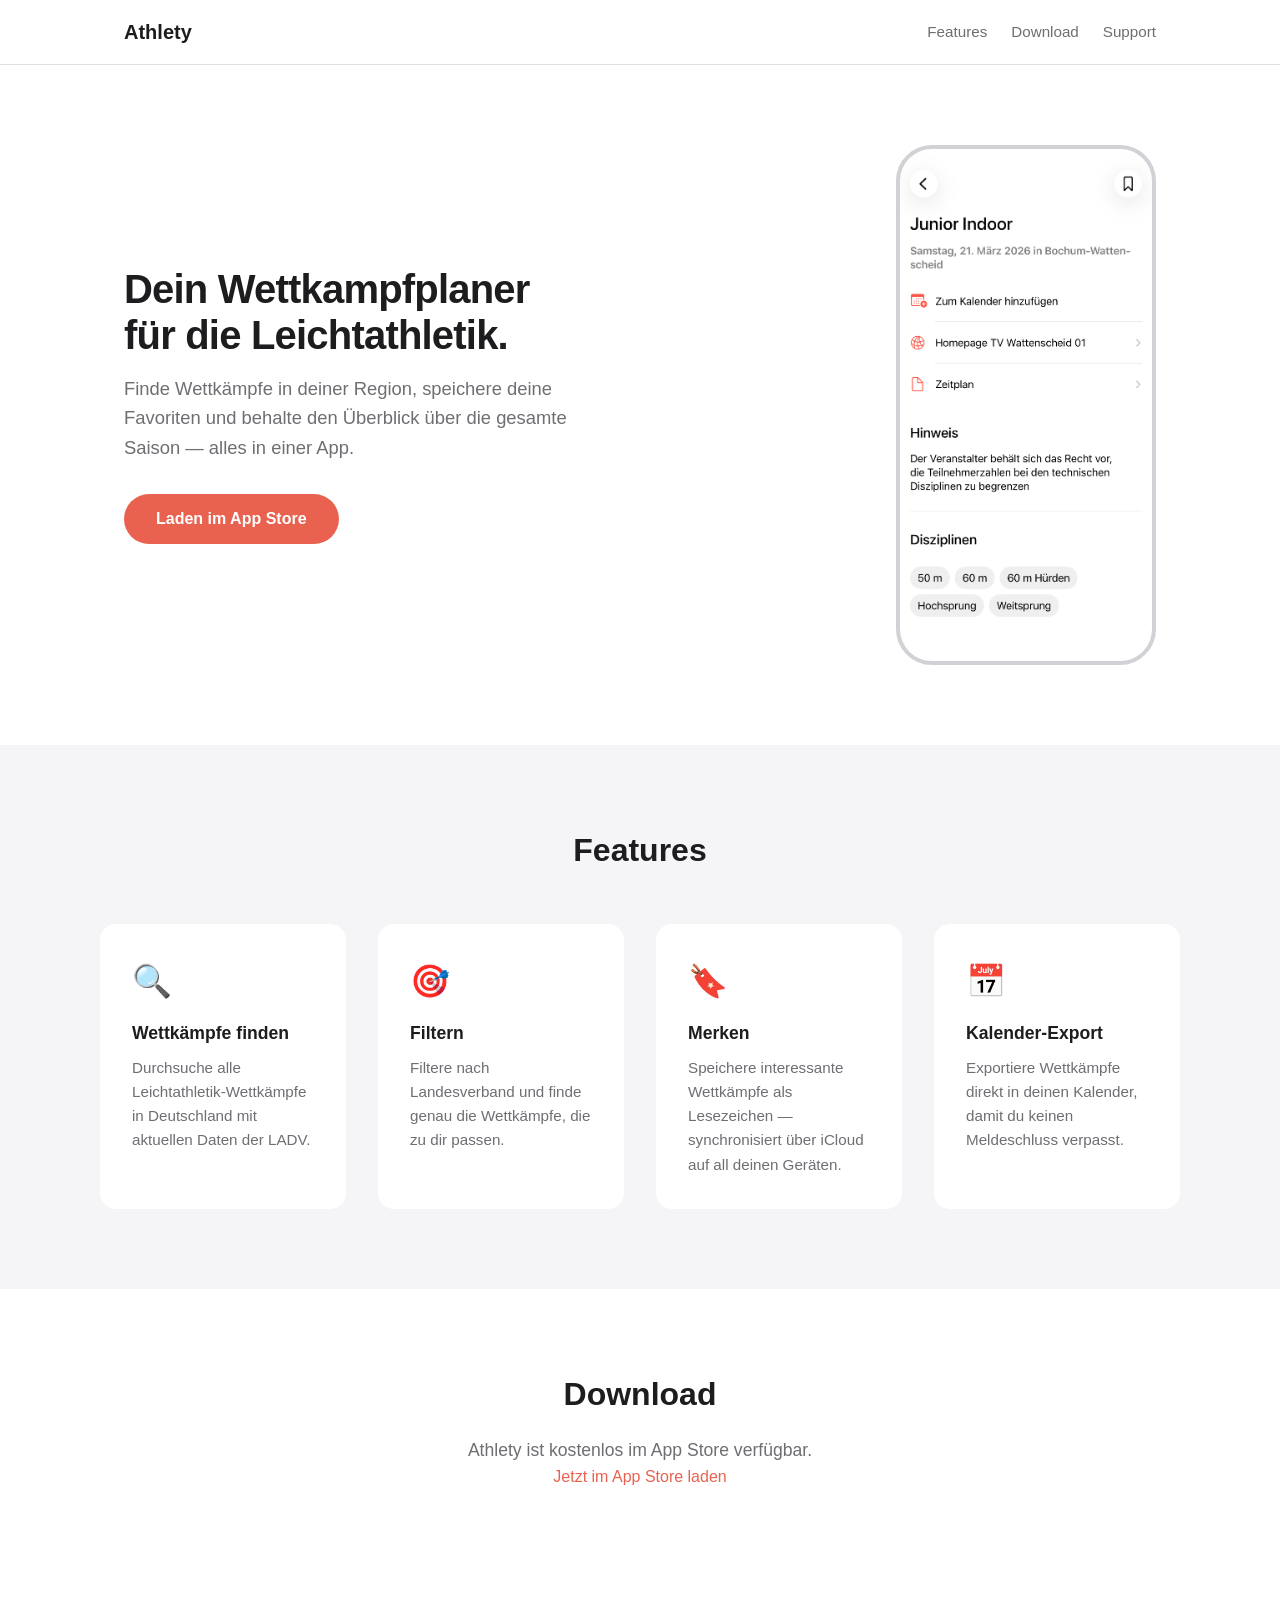
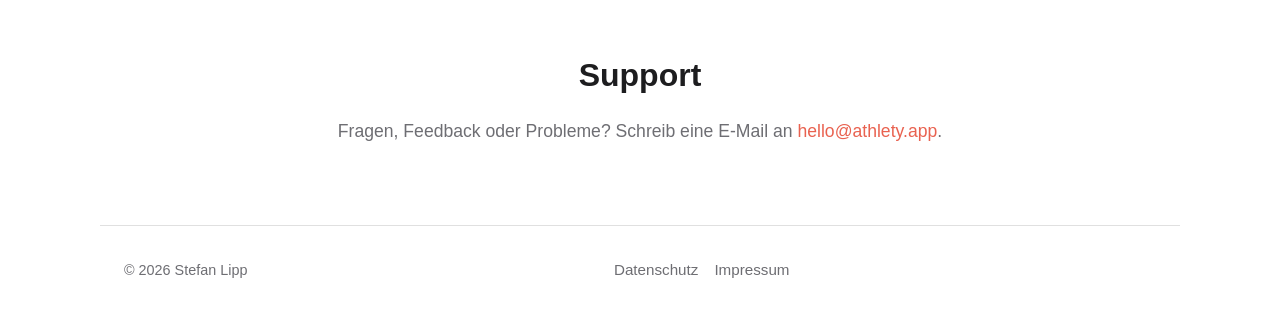
==== docs/index.html @ 1827e275 "Update the website with app store download info" ====
<!DOCTYPE html>
<html lang="de">
<head>
  <meta charset="UTF-8">
  <meta name="viewport" content="width=device-width, initial-scale=1.0">
  <title>Athlety - Leichtathletik-Wettkämpfe für iOS</title>
  <meta name="description" content="Athlety zeigt dir alle Leichtathletik-Wettkämpfe in Deutschland. Finde, filtere und speichere Wettkämpfe direkt auf deinem iPhone.">
  <link rel="stylesheet" href="style.css">
</head>
<body>
  <header>
    <nav>
      <span class="logo">Athlety</span>
      <a href="#features">Features</a>
      <a href="#download">Download</a>
      <a href="#support">Support</a>
    </nav>
  </header>

  <main>
    <section class="hero">
      <div class="hero-content">
        <h1>Dein Wettkampfplaner<br>für die Leichtathletik.</h1>
        <p class="subtitle">Finde Wettkämpfe in deiner Region, speichere deine Favoriten und behalte den Überblick über die gesamte Saison — alles in einer App.</p>
        <a href="https://apps.apple.com/app/id6761119486" class="cta-button">Laden im App Store</a>
      </div>
      <div class="hero-image">
        <div class="phone-mockup">
          <img src="screenshot.png" alt="Athlety App Screenshot" class="phone-screen-img">
        </div>
      </div>
    </section>

    <section id="features" class="features">
      <h2>Features</h2>
      <div class="feature-grid">
        <div class="feature-card">
          <span class="feature-icon">&#x1F50D;</span>
          <h3>Wettkämpfe finden</h3>
          <p>Durchsuche alle Leichtathletik-Wettkämpfe in Deutschland mit aktuellen Daten der LADV.</p>
        </div>
        <div class="feature-card">
          <span class="feature-icon">&#x1F3AF;</span>
          <h3>Filtern</h3>
          <p>Filtere nach Landesverband und finde genau die Wettkämpfe, die zu dir passen.</p>
        </div>
        <div class="feature-card">
          <span class="feature-icon">&#x1F516;</span>
          <h3>Merken</h3>
          <p>Speichere interessante Wettkämpfe als Lesezeichen — synchronisiert über iCloud auf all deinen Geräten.</p>
        </div>
        <div class="feature-card">
          <span class="feature-icon">&#x1F4C5;</span>
          <h3>Kalender-Export</h3>
          <p>Exportiere Wettkämpfe direkt in deinen Kalender, damit du keinen Meldeschluss verpasst.</p>
        </div>
      </div>
    </section>

    <section id="download" class="download">
      <h2>Download</h2>
      <p>Athlety ist kostenlos im App Store verfügbar.</p>
      <a href="https://apps.apple.com/app/id6761119486">Jetzt im App Store laden</a>
    </section>

    <section id="support" class="download">
      <h2>Support</h2>
      <p>Fragen, Feedback oder Probleme? Schreib eine E-Mail an <a href="mailto:hello@athlety.app">hello@athlety.app</a>.</p>
    </section>
  </main>

  <footer>
    <p>&copy; 2026 Stefan Lipp</p>
    <nav>
      <a href="privacy.html">Datenschutz</a>
      <a href="imprint.html">Impressum</a>
    </nav>
  </footer>
</body>
</html>
---- docs/style.css ----
*,
*::before,
*::after {
  margin: 0;
  padding: 0;
  box-sizing: border-box;
}

:root {
  --color-primary: #E96250;
  --color-bg: #ffffff;
  --color-text: #1d1d1f;
  --color-text-secondary: #6e6e73;
  --color-surface: #f5f5f7;
  --max-width: 1080px;
}

body {
  font-family: -apple-system, BlinkMacSystemFont, "Segoe UI", Roboto, Helvetica, Arial, sans-serif;
  color: var(--color-text);
  background: var(--color-bg);
  line-height: 1.6;
  min-height: 100vh;
  display: flex;
  flex-direction: column;
}

/* Nav */

header {
  position: sticky;
  top: 0;
  background: rgba(255, 255, 255, 0.85);
  backdrop-filter: blur(12px);
  -webkit-backdrop-filter: blur(12px);
  border-bottom: 1px solid #e0e0e0;
  z-index: 100;
}

nav {
  max-width: var(--max-width);
  margin: 0 auto;
  padding: 1rem 1.5rem;
  display: flex;
  align-items: center;
  gap: 1.5rem;
}

.logo {
  font-weight: 700;
  font-size: 1.25rem;
  margin-right: auto;
}

nav a {
  color: var(--color-text-secondary);
  text-decoration: none;
  font-size: 0.95rem;
}

nav a:hover {
  color: var(--color-text);
}

/* Hero */

.hero {
  max-width: var(--max-width);
  margin: 0 auto;
  padding: 5rem 1.5rem;
  display: flex;
  align-items: center;
  gap: 4rem;
}

.hero-content {
  flex: 1;
}

.hero h1 {
  font-size: 2.5rem;
  line-height: 1.15;
  letter-spacing: -0.02em;
  margin-bottom: 1rem;
}

.subtitle {
  font-size: 1.15rem;
  color: var(--color-text-secondary);
  margin-bottom: 2rem;
  max-width: 480px;
}

.cta-button {
  display: inline-block;
  background: var(--color-primary);
  color: #fff;
  padding: 0.75rem 2rem;
  border-radius: 999px;
  text-decoration: none;
  font-weight: 600;
  font-size: 1rem;
  transition: opacity 0.2s;
}

.cta-button:hover {
  opacity: 0.85;
}

.hero-image {
  flex: 0 0 auto;
}

.phone-mockup {
  width: 260px;
  height: 520px;
  background: var(--color-surface);
  border-radius: 36px;
  border: 4px solid #d1d1d6;
  display: flex;
  align-items: center;
  justify-content: center;
  overflow: hidden;
}

.phone-screen-img {
  width: 100%;
  height: 100%;
  object-fit: cover;
  border-radius: 32px;
}

/* Features */

.features {
  background: var(--color-surface);
  padding: 5rem 1.5rem;
}

.features h2 {
  text-align: center;
  font-size: 2rem;
  margin-bottom: 3rem;
}

.feature-grid {
  max-width: var(--max-width);
  margin: 0 auto;
  display: grid;
  grid-template-columns: repeat(auto-fit, minmax(220px, 1fr));
  gap: 2rem;
}

.feature-card {
  background: var(--color-bg);
  border-radius: 16px;
  padding: 2rem;
}

.feature-icon {
  font-size: 2rem;
  display: block;
  margin-bottom: 0.75rem;
}

.feature-card h3 {
  font-size: 1.1rem;
  margin-bottom: 0.5rem;
}

.feature-card p {
  color: var(--color-text-secondary);
  font-size: 0.95rem;
}

/* Download */

.download {
  max-width: var(--max-width);
  margin: 0 auto;
  padding: 5rem 1.5rem;
  text-align: center;
}

.download h2 {
  font-size: 2rem;
  margin-bottom: 1rem;
}

.download p {
  color: var(--color-text-secondary);
  font-size: 1.1rem;
}

.download a {
  color: var(--color-primary);
  text-decoration: none;
}

.download a:hover {
  text-decoration: underline;
}

/* Legal pages */

.legal {
  text-align: left;
}

.legal h3 {
  font-size: 1.15rem;
  margin-top: 2rem;
  margin-bottom: 0.5rem;
}

.legal p,
.legal ul {
  color: var(--color-text-secondary);
  font-size: 1rem;
  margin-bottom: 0.75rem;
}

.legal ul {
  padding-left: 1.5rem;
}

.legal li {
  margin-bottom: 0.35rem;
}

.legal a {
  color: var(--color-primary);
  text-decoration: none;
}

.legal a:hover {
  text-decoration: underline;
}

.legal-updated {
  color: var(--color-text-secondary);
  font-size: 0.95rem;
  margin-bottom: 1.5rem;
}

main {
  flex: 1;
}

/* Footer */

footer {
  border-top: 1px solid #e0e0e0;
  max-width: var(--max-width);
  margin: 0 auto;
  width: 100%;
  padding: 2rem 1.5rem;
  display: flex;
  justify-content: space-between;
  align-items: center;
  font-size: 0.9rem;
  color: var(--color-text-secondary);
}

footer nav {
  padding: 0;
  gap: 1rem;
}

/* Responsive */

@media (max-width: 768px) {
  .hero {
    flex-direction: column;
    padding: 3rem 1.5rem;
    text-align: center;
  }

  .hero h1 {
    font-size: 2rem;
  }

  .subtitle {
    margin-left: auto;
    margin-right: auto;
  }

  footer {
    flex-direction: column;
    gap: 1rem;
    text-align: center;
  }
}
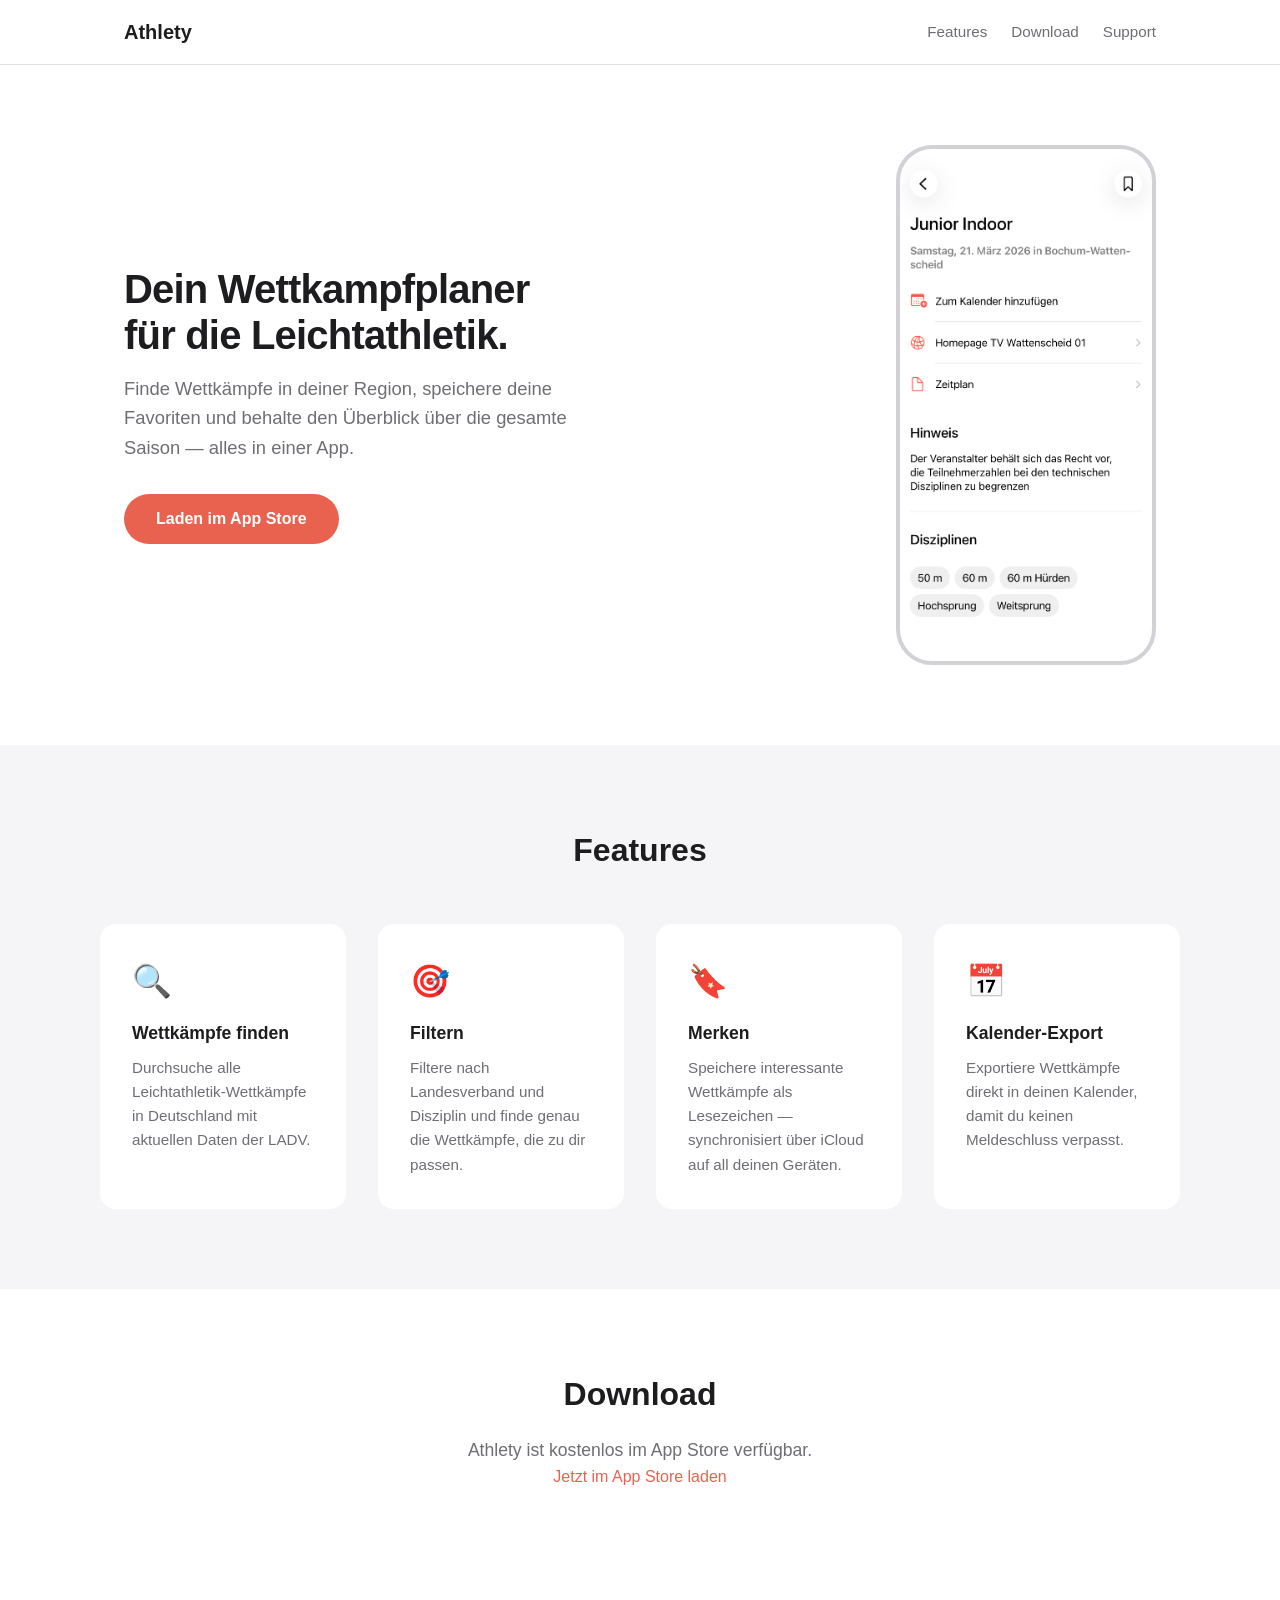
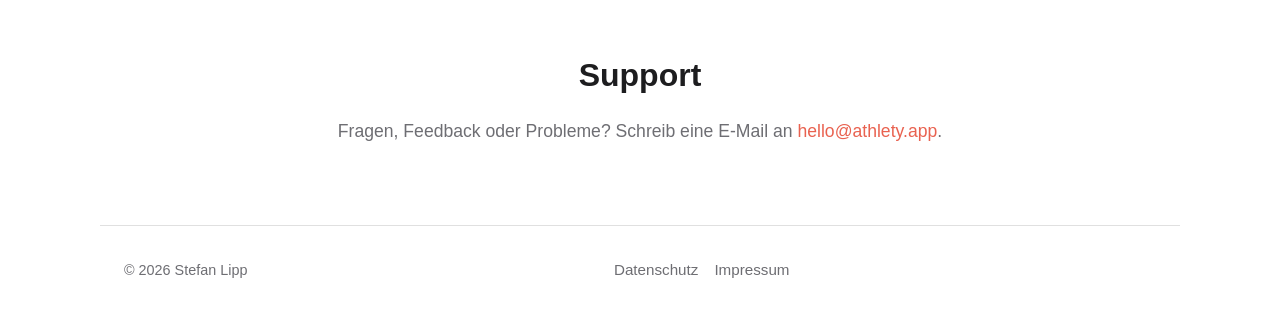
==== commit 36b7d9aa: "Update website to mention discipline filter" ====
--- a/docs/index.html
+++ b/docs/index.html
@@ -42,7 +42,7 @@
         <div class="feature-card">
           <span class="feature-icon">&#x1F3AF;</span>
           <h3>Filtern</h3>
-          <p>Filtere nach Landesverband und finde genau die Wettkämpfe, die zu dir passen.</p>
+          <p>Filtere nach Landesverband und Disziplin und finde genau die Wettkämpfe, die zu dir passen.</p>
         </div>
         <div class="feature-card">
           <span class="feature-icon">&#x1F516;</span>
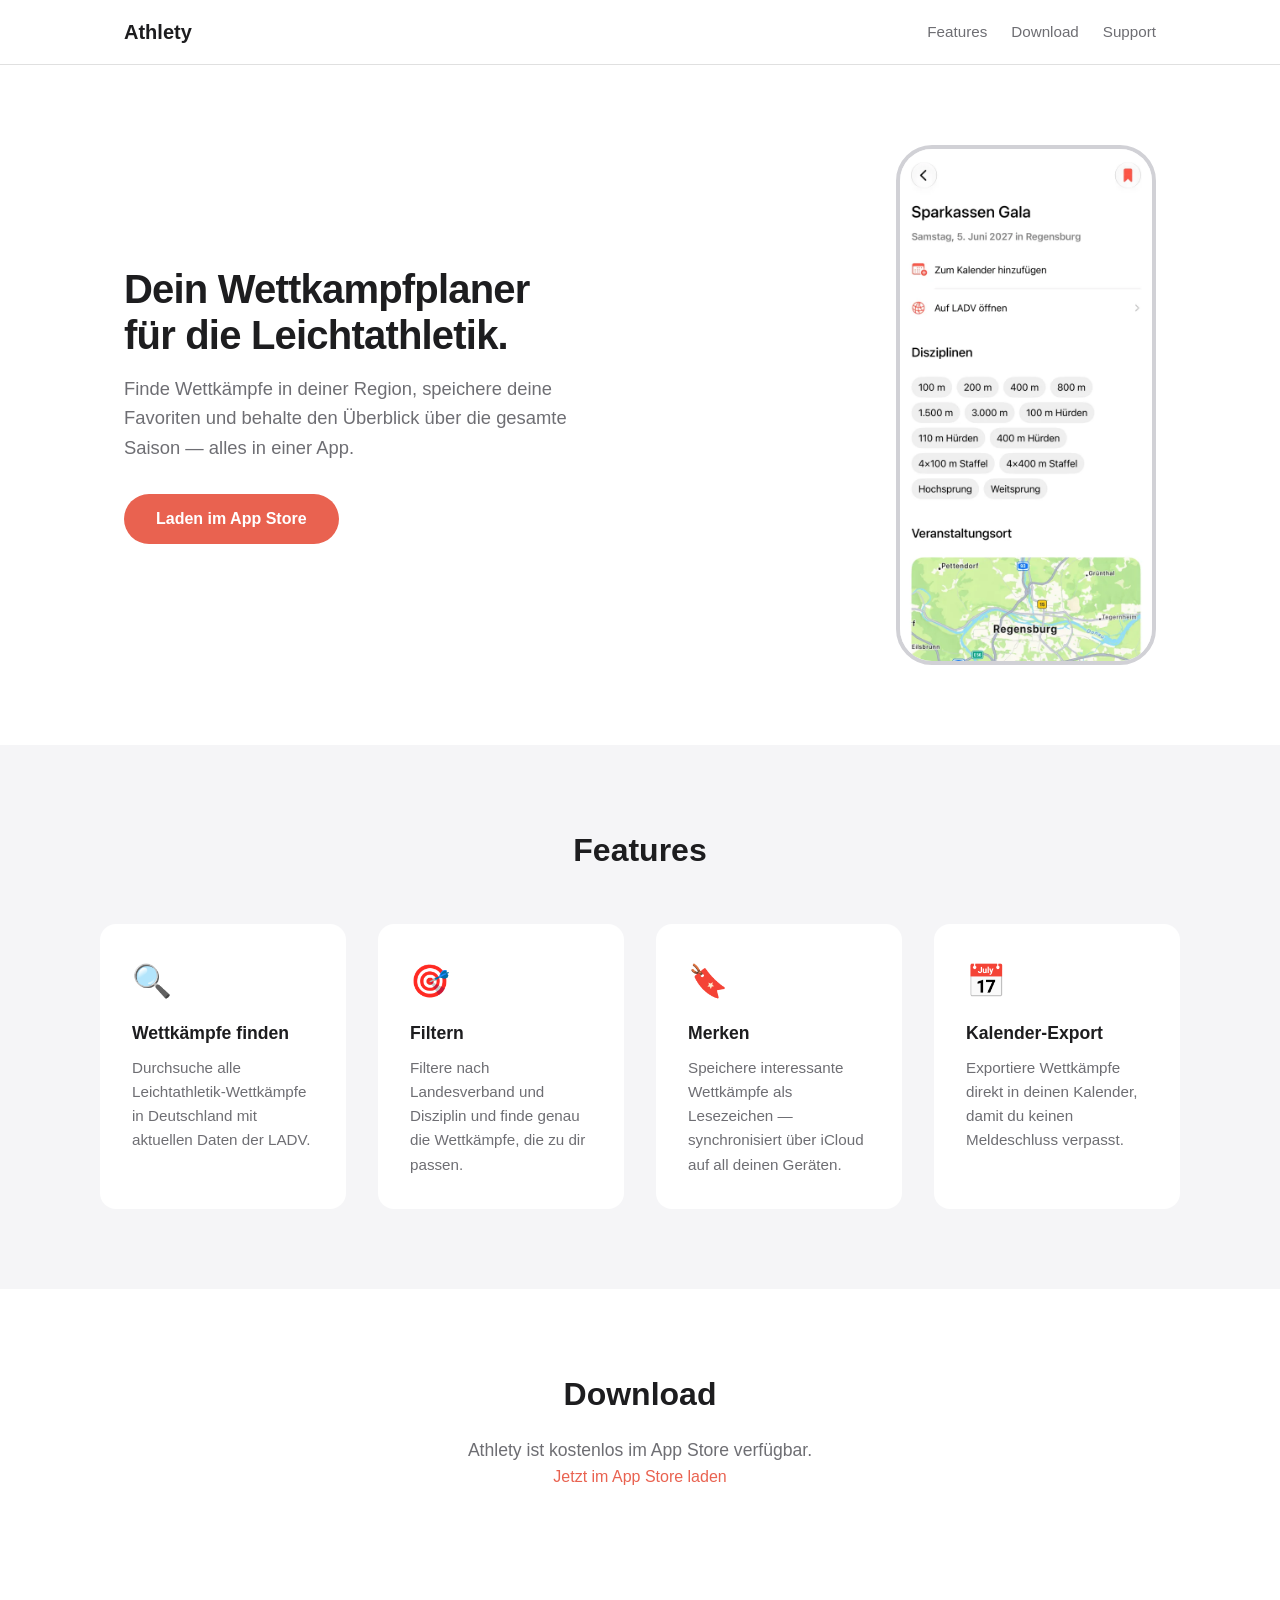
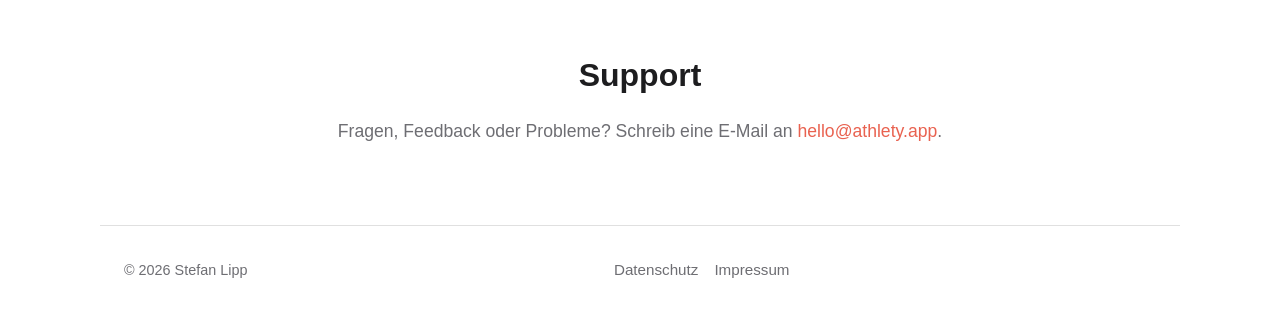
==== commit c26bd85b: "Add dark mode support to website" ====
--- a/docs/index.html
+++ b/docs/index.html
@@ -3,8 +3,8 @@
 <head>
   <meta charset="UTF-8">
   <meta name="viewport" content="width=device-width, initial-scale=1.0">
-  <title>Athlety - Leichtathletik-Wettkämpfe für iOS</title>
-  <meta name="description" content="Athlety zeigt dir alle Leichtathletik-Wettkämpfe in Deutschland. Finde, filtere und speichere Wettkämpfe direkt auf deinem iPhone.">
+  <title>Athlety - Leichtathletik-Planer für iOS</title>
+  <meta name="description" content="Athlety ist dein Leichtathletik-Planer. Finde, filtere und speichere Wettkämpfe in Deutschland direkt auf deinem iPhone.">
   <link rel="stylesheet" href="style.css">
 </head>
 <body>
@@ -26,7 +26,10 @@
       </div>
       <div class="hero-image">
         <div class="phone-mockup">
-          <img src="screenshot.png" alt="Athlety App Screenshot" class="phone-screen-img">
+          <picture>
+            <source srcset="screenshot-dark.webp" media="(prefers-color-scheme: dark)">
+            <img src="screenshot-light.webp" alt="Wettkampfdetails der Sparkassen Gala in Athlety mit Disziplinen und Veranstaltungsort" class="phone-screen-img">
+          </picture>
         </div>
       </div>
     </section>
--- a/docs/style.css
+++ b/docs/style.css
@@ -12,7 +12,25 @@
   --color-text: #1d1d1f;
   --color-text-secondary: #6e6e73;
   --color-surface: #f5f5f7;
+  --color-card: #ffffff;
+  --color-border: #e0e0e0;
+  --color-header: rgba(255, 255, 255, 0.85);
+  --color-phone-border: #d1d1d6;
   --max-width: 1080px;
+  color-scheme: light dark;
+}
+
+@media (prefers-color-scheme: dark) {
+  :root {
+    --color-bg: #000000;
+    --color-text: #f5f5f7;
+    --color-text-secondary: #98989d;
+    --color-surface: #1c1c1e;
+    --color-card: #2c2c2e;
+    --color-border: #38383a;
+    --color-header: rgba(0, 0, 0, 0.75);
+    --color-phone-border: #48484a;
+  }
 }
 
 body {
@@ -30,10 +48,10 @@
 header {
   position: sticky;
   top: 0;
-  background: rgba(255, 255, 255, 0.85);
+  background: var(--color-header);
   backdrop-filter: blur(12px);
   -webkit-backdrop-filter: blur(12px);
-  border-bottom: 1px solid #e0e0e0;
+  border-bottom: 1px solid var(--color-border);
   z-index: 100;
 }
 
@@ -59,6 +77,10 @@
 }
 
 nav a:hover {
+  color: var(--color-text);
+}
+
+nav a.logo {
   color: var(--color-text);
 }
 
@@ -116,7 +138,7 @@
   height: 520px;
   background: var(--color-surface);
   border-radius: 36px;
-  border: 4px solid #d1d1d6;
+  border: 4px solid var(--color-phone-border);
   display: flex;
   align-items: center;
   justify-content: center;
@@ -152,7 +174,7 @@
 }
 
 .feature-card {
-  background: var(--color-bg);
+  background: var(--color-card);
   border-radius: 16px;
   padding: 2rem;
 }
@@ -250,7 +272,7 @@
 /* Footer */
 
 footer {
-  border-top: 1px solid #e0e0e0;
+  border-top: 1px solid var(--color-border);
   max-width: var(--max-width);
   margin: 0 auto;
   width: 100%;
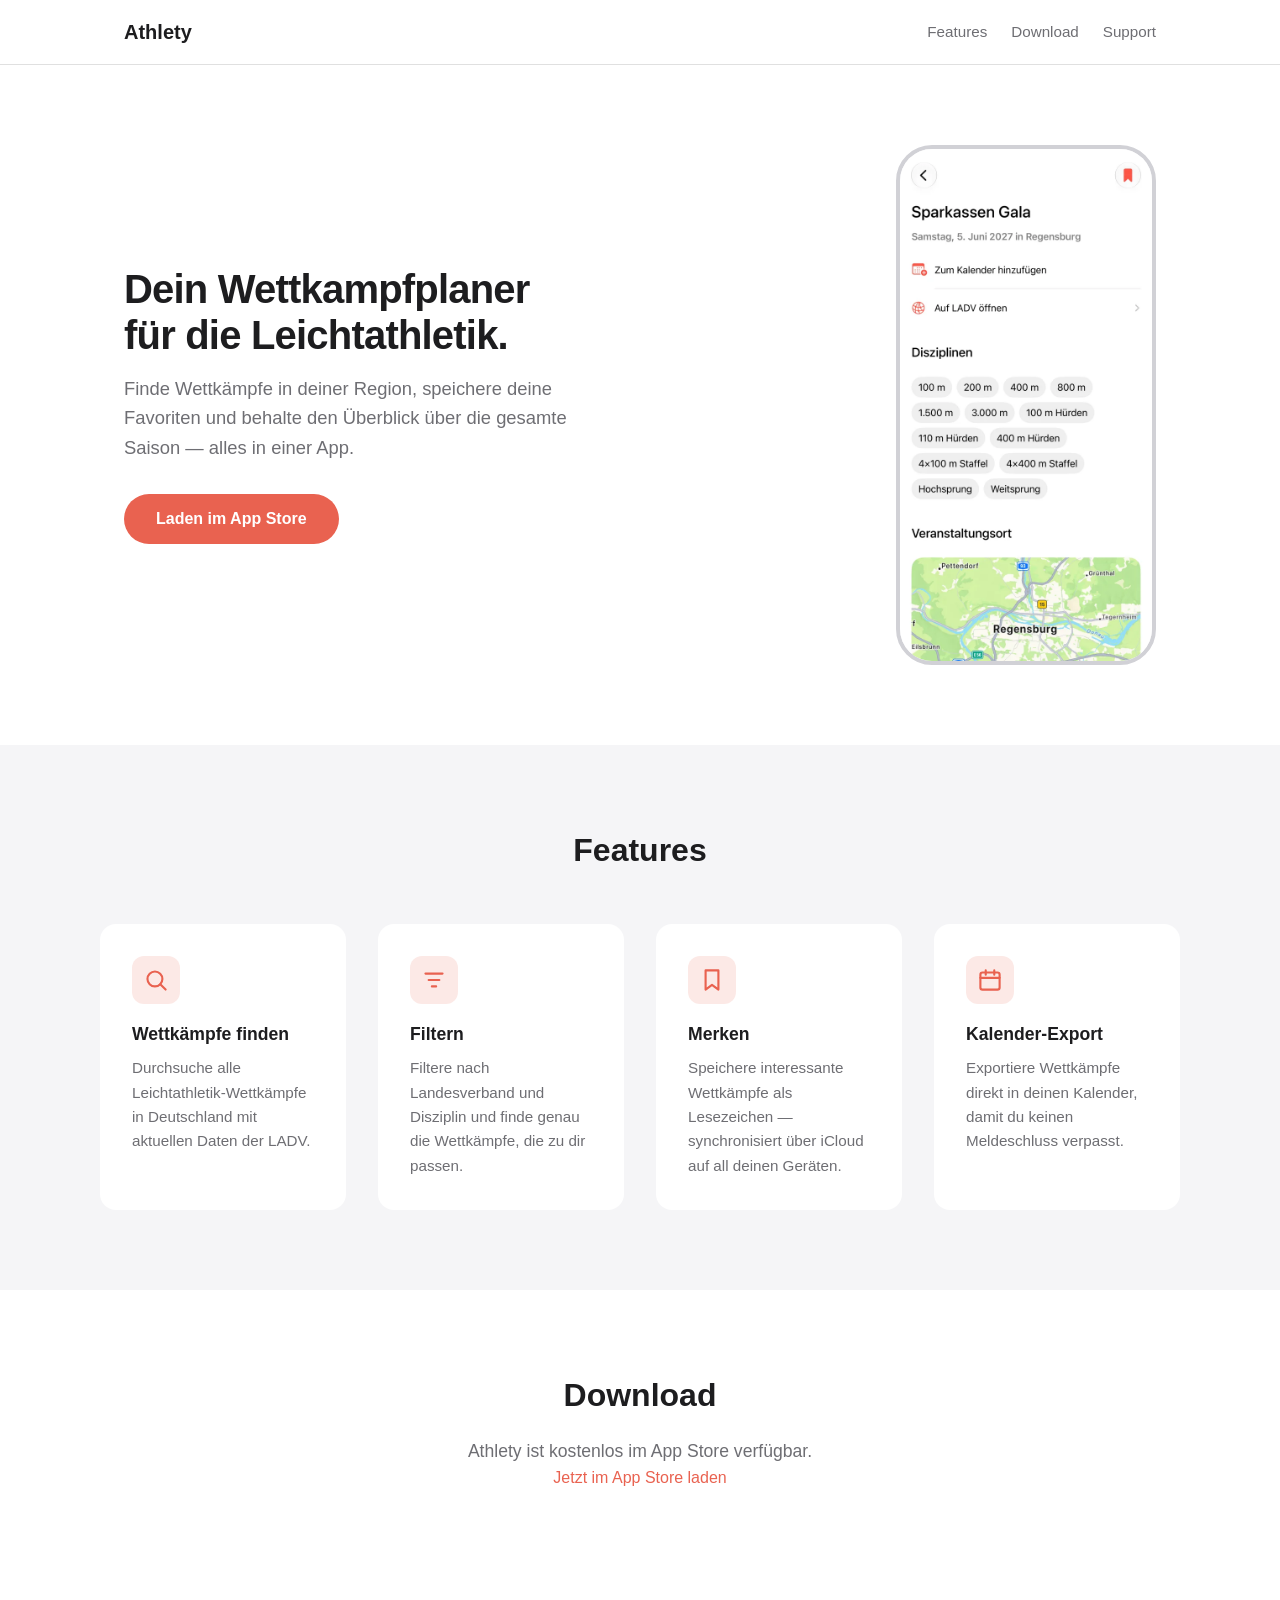
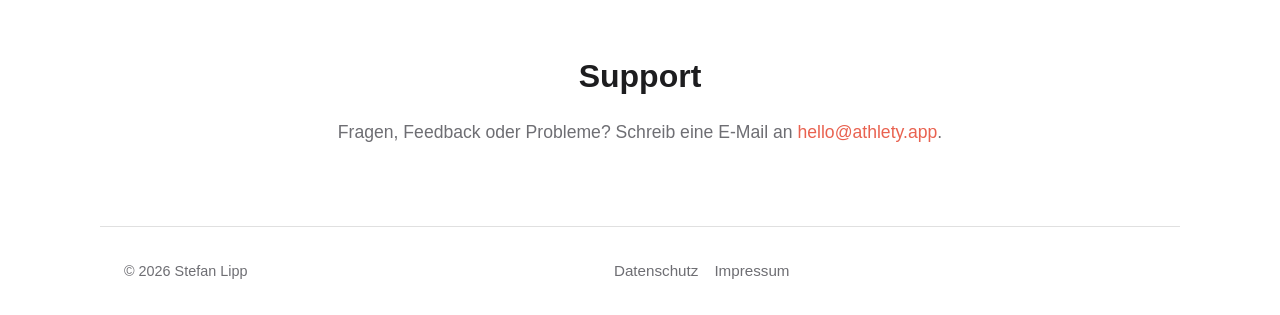
==== commit fbd532d9: "Replace emoji feature icons on website with SVG icons" ====
--- a/docs/index.html
+++ b/docs/index.html
@@ -38,22 +38,22 @@
       <h2>Features</h2>
       <div class="feature-grid">
         <div class="feature-card">
-          <span class="feature-icon">&#x1F50D;</span>
+          <svg class="feature-icon" viewBox="0 0 24 24" aria-hidden="true"><circle cx="11" cy="11" r="7"/><path d="m16 16 5 5"/></svg>
           <h3>Wettkämpfe finden</h3>
           <p>Durchsuche alle Leichtathletik-Wettkämpfe in Deutschland mit aktuellen Daten der LADV.</p>
         </div>
         <div class="feature-card">
-          <span class="feature-icon">&#x1F3AF;</span>
+          <svg class="feature-icon" viewBox="0 0 24 24" aria-hidden="true"><path d="M4 6h16M7 12h10M10 18h4"/></svg>
           <h3>Filtern</h3>
           <p>Filtere nach Landesverband und Disziplin und finde genau die Wettkämpfe, die zu dir passen.</p>
         </div>
         <div class="feature-card">
-          <span class="feature-icon">&#x1F516;</span>
+          <svg class="feature-icon" viewBox="0 0 24 24" aria-hidden="true"><path d="M6 3h12v18l-6-4.5L6 21z"/></svg>
           <h3>Merken</h3>
           <p>Speichere interessante Wettkämpfe als Lesezeichen — synchronisiert über iCloud auf all deinen Geräten.</p>
         </div>
         <div class="feature-card">
-          <span class="feature-icon">&#x1F4C5;</span>
+          <svg class="feature-icon" viewBox="0 0 24 24" aria-hidden="true"><rect x="3" y="5" width="18" height="16" rx="2"/><path d="M3 10h18M8 3v4M16 3v4"/></svg>
           <h3>Kalender-Export</h3>
           <p>Exportiere Wettkämpfe direkt in deinen Kalender, damit du keinen Meldeschluss verpasst.</p>
         </div>
--- a/docs/style.css
+++ b/docs/style.css
@@ -180,9 +180,18 @@
 }
 
 .feature-icon {
-  font-size: 2rem;
   display: block;
-  margin-bottom: 0.75rem;
+  width: 3rem;
+  height: 3rem;
+  padding: 0.7rem;
+  margin-bottom: 1rem;
+  border-radius: 12px;
+  background: color-mix(in srgb, var(--color-primary) 14%, transparent);
+  fill: none;
+  stroke: var(--color-primary);
+  stroke-width: 2;
+  stroke-linecap: round;
+  stroke-linejoin: round;
 }
 
 .feature-card h3 {
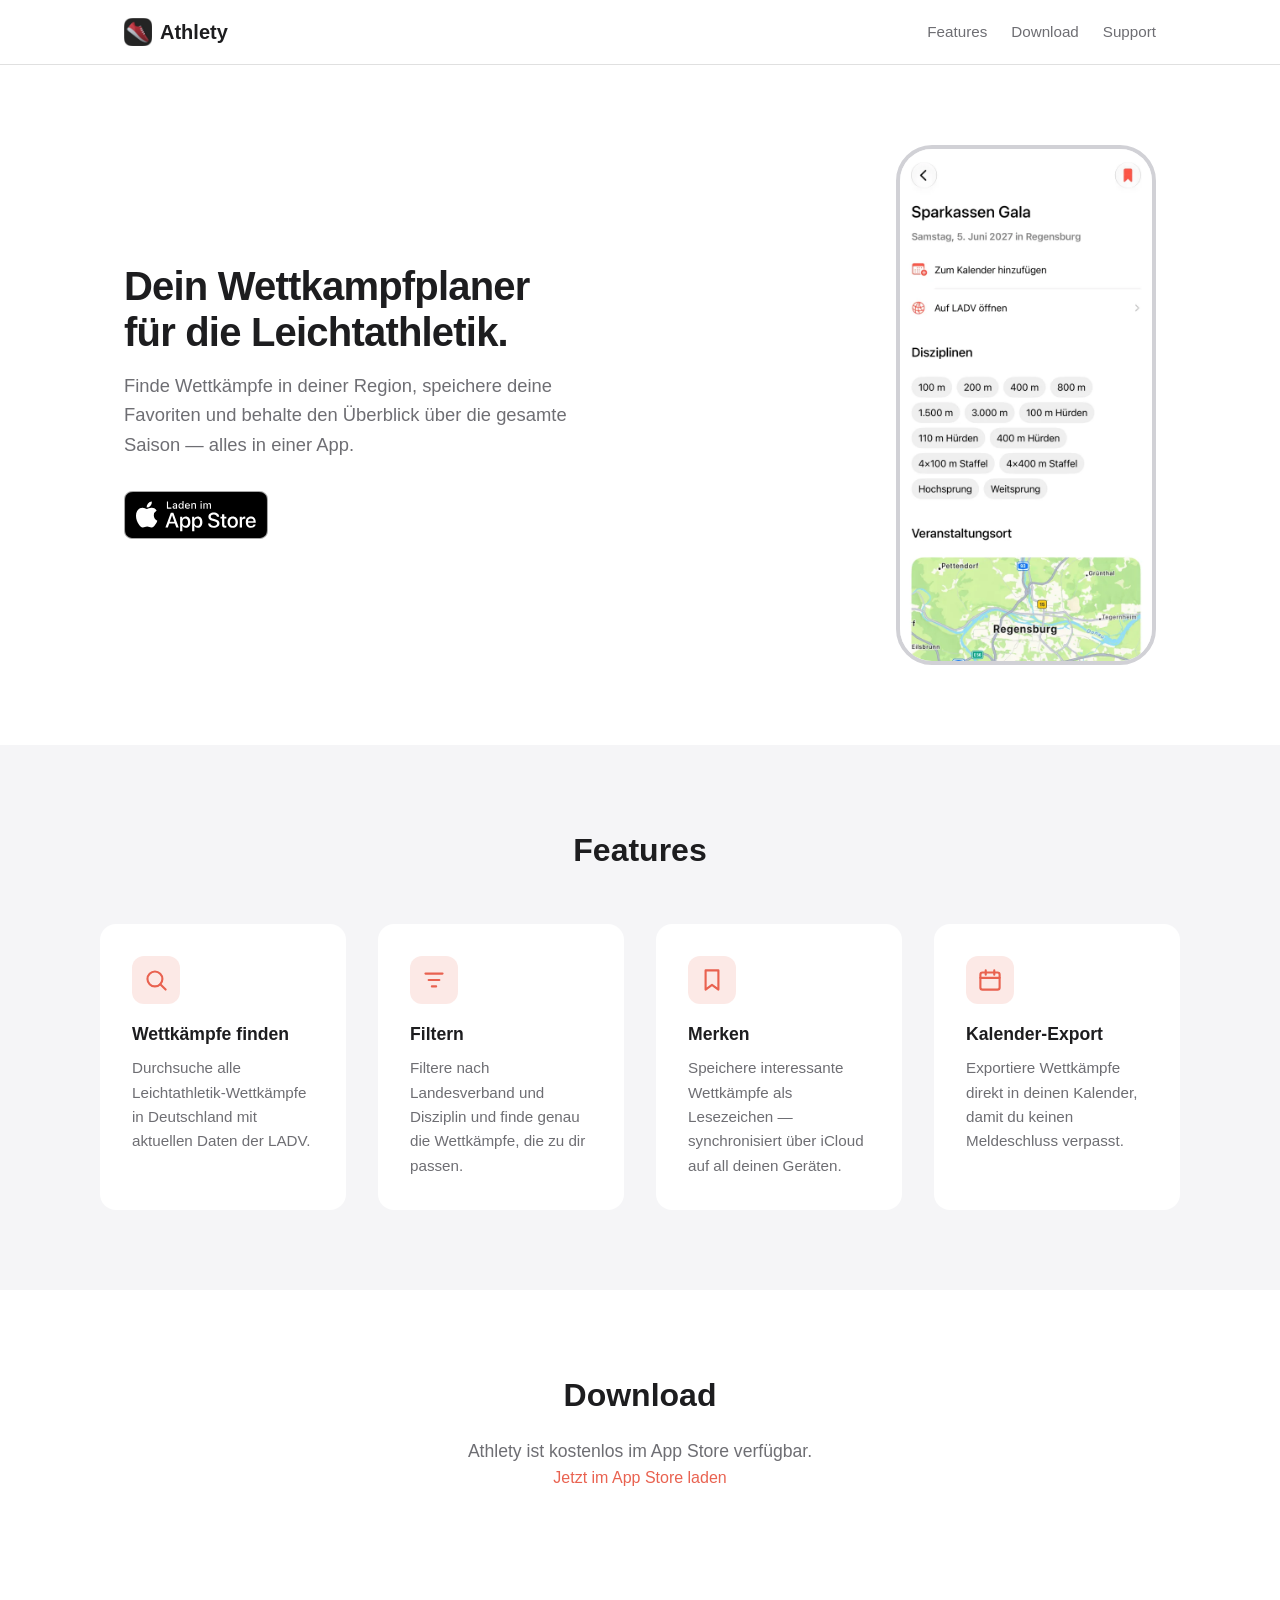
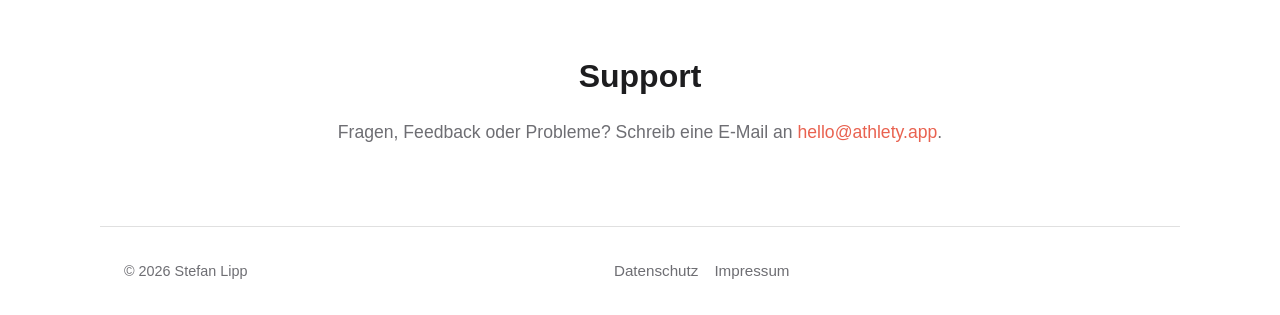
==== commit 90a50151: "Add App Store badge, app icon, and favicon to website" ====
--- a/docs/index.html
+++ b/docs/index.html
@@ -5,12 +5,15 @@
   <meta name="viewport" content="width=device-width, initial-scale=1.0">
   <title>Athlety - Leichtathletik-Planer für iOS</title>
   <meta name="description" content="Athlety ist dein Leichtathletik-Planer. Finde, filtere und speichere Wettkämpfe in Deutschland direkt auf deinem iPhone.">
+  <meta name="apple-itunes-app" content="app-id=6761119486">
+  <link rel="icon" href="favicon.ico" sizes="16x16 32x32 48x48">
+  <link rel="apple-touch-icon" href="apple-touch-icon.png">
   <link rel="stylesheet" href="style.css">
 </head>
 <body>
   <header>
     <nav>
-      <span class="logo">Athlety</span>
+      <a href="./" class="logo"><img src="app-icon.webp" alt="" width="28" height="28"> Athlety</a>
       <a href="#features">Features</a>
       <a href="#download">Download</a>
       <a href="#support">Support</a>
@@ -22,7 +25,12 @@
       <div class="hero-content">
         <h1>Dein Wettkampfplaner<br>für die Leichtathletik.</h1>
         <p class="subtitle">Finde Wettkämpfe in deiner Region, speichere deine Favoriten und behalte den Überblick über die gesamte Saison — alles in einer App.</p>
-        <a href="https://apps.apple.com/app/id6761119486" class="cta-button">Laden im App Store</a>
+        <a href="https://apps.apple.com/app/id6761119486" class="app-store-badge">
+          <picture>
+            <source srcset="app-store-badge-white.svg" media="(prefers-color-scheme: dark)">
+            <img src="app-store-badge-black.svg" alt="Laden im App Store" width="144" height="48">
+          </picture>
+        </a>
       </div>
       <div class="hero-image">
         <div class="phone-mockup">
--- a/docs/style.css
+++ b/docs/style.css
@@ -68,6 +68,9 @@
   font-weight: 700;
   font-size: 1.25rem;
   margin-right: auto;
+  display: flex;
+  align-items: center;
+  gap: 0.5rem;
 }
 
 nav a {
@@ -113,19 +116,18 @@
   max-width: 480px;
 }
 
-.cta-button {
+.app-store-badge {
   display: inline-block;
-  background: var(--color-primary);
-  color: #fff;
-  padding: 0.75rem 2rem;
-  border-radius: 999px;
-  text-decoration: none;
-  font-weight: 600;
-  font-size: 1rem;
   transition: opacity 0.2s;
 }
 
-.cta-button:hover {
+.app-store-badge img {
+  display: block;
+  height: 48px;
+  width: auto;
+}
+
+.app-store-badge:hover {
   opacity: 0.85;
 }
 
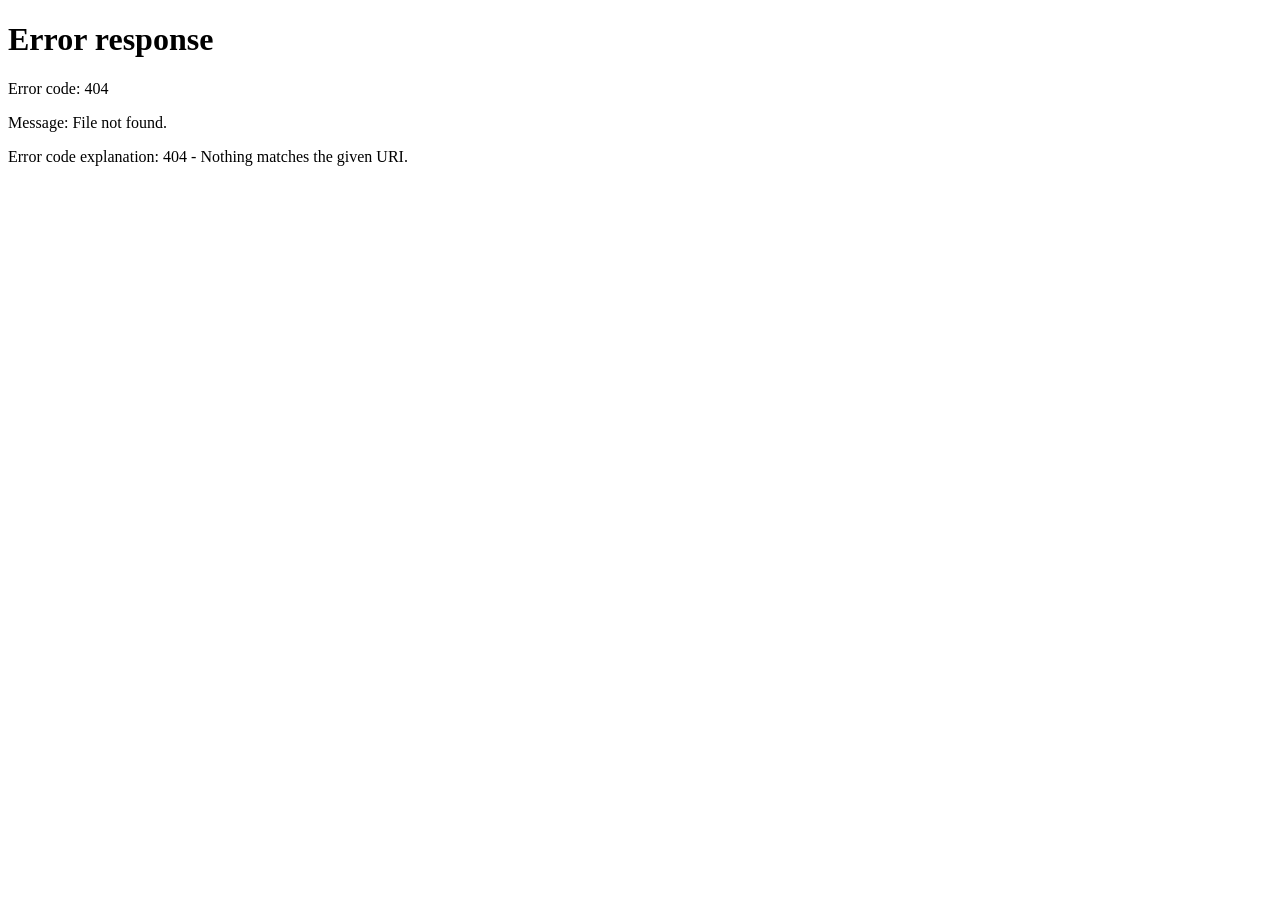
==== commit 34b219bd: "Add English localization to website with language auto-detection" ====
--- a/docs/index.html
+++ b/docs/index.html
@@ -2,10 +2,16 @@
 <html lang="de">
 <head>
   <meta charset="UTF-8">
+  <script>
+  (function(){var K='athlety-lang',l=document.documentElement.lang,p=location.pathname,f=p.replace(/^\/en\//,'/').replace(/^\//,'').replace(/^index\.html$/,'');function u(x){return(x==='en'?'/en/':'/')+f;}var s=null;try{s=localStorage.getItem(K);}catch(e){}var w=s||((navigator.language||'').toLowerCase().indexOf('de')===0?'de':'en');if(w!==l){location.replace(u(w));return;}document.addEventListener('DOMContentLoaded',function(){var b=document.querySelector('[data-lang-switch]');if(b)b.addEventListener('click',function(){try{localStorage.setItem(K,l==='de'?'en':'de');}catch(e){}});});})();
+  </script>
   <meta name="viewport" content="width=device-width, initial-scale=1.0">
   <title>Athlety - Leichtathletik-Planer für iOS</title>
   <meta name="description" content="Athlety ist dein Leichtathletik-Planer. Finde, filtere und speichere Wettkämpfe in Deutschland direkt auf deinem iPhone.">
   <meta name="apple-itunes-app" content="app-id=6761119486">
+  <link rel="alternate" hreflang="de" href="https://athlety.app/">
+  <link rel="alternate" hreflang="en" href="https://athlety.app/en/">
+  <link rel="alternate" hreflang="x-default" href="https://athlety.app/">
   <link rel="icon" href="favicon.ico" sizes="16x16 32x32 48x48">
   <link rel="apple-touch-icon" href="apple-touch-icon.png">
   <link rel="stylesheet" href="style.css">
@@ -17,6 +23,7 @@
       <a href="#features">Features</a>
       <a href="#download">Download</a>
       <a href="#support">Support</a>
+      <a href="/en/" class="lang-switch" data-lang-switch hreflang="en">EN</a>
     </nav>
   </header>
 
--- a/docs/style.css
+++ b/docs/style.css
@@ -85,6 +85,23 @@
 
 nav a.logo {
   color: var(--color-text);
+}
+
+.lang-switch {
+  border: 1px solid var(--color-border);
+  border-radius: 999px;
+  padding: 0.15rem 0.6rem;
+  font-size: 0.8rem;
+  font-weight: 600;
+  letter-spacing: 0.02em;
+}
+
+.lang-switch:hover {
+  border-color: var(--color-text-secondary);
+}
+
+.logo + .lang-switch {
+  margin-left: auto;
 }
 
 /* Hero */
